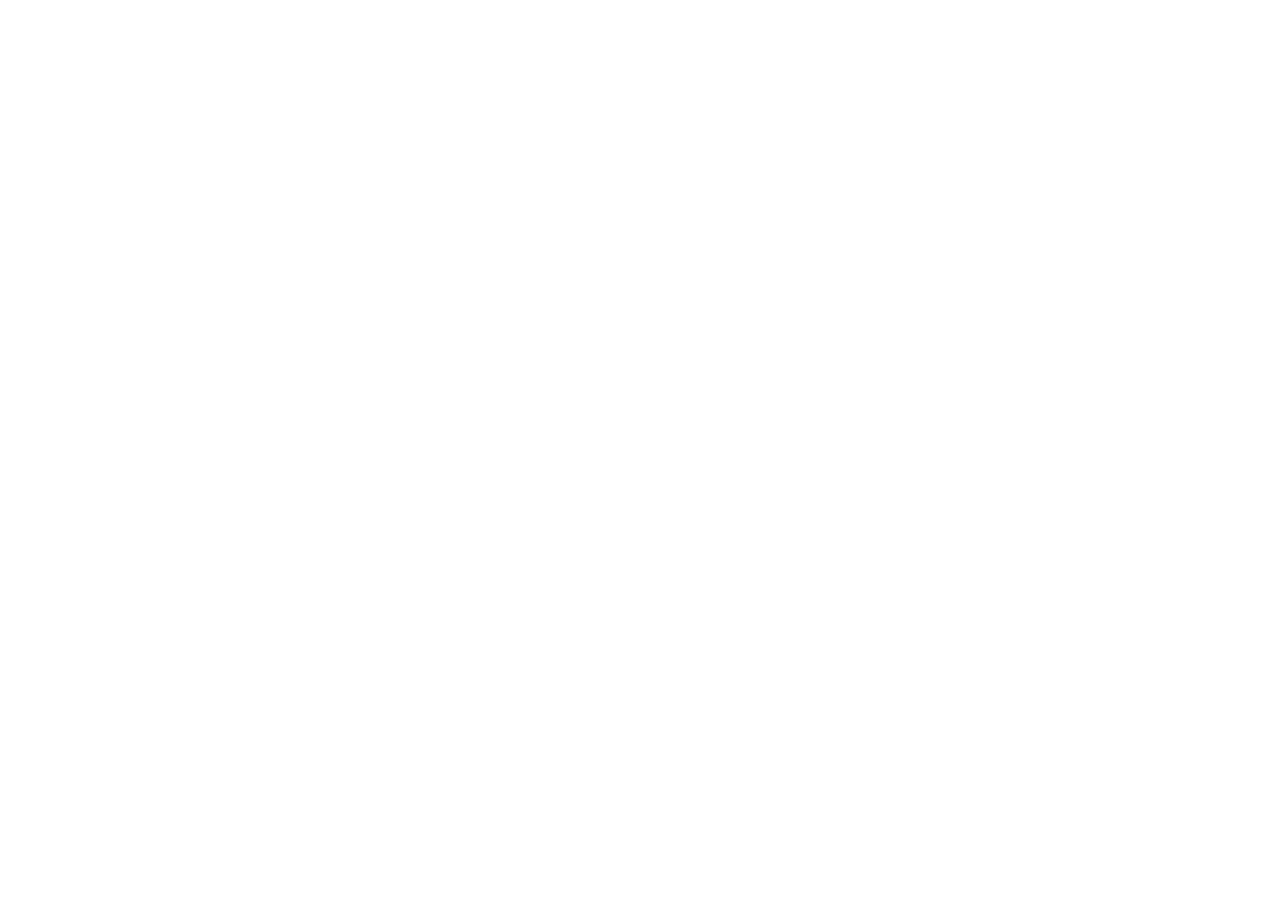
==== index.html @ 3862598d "added files" ====
<!DOCTYPE html>
<html lang="en">
<head>
    <meta charset="UTF-8">
    <meta http-equiv="X-UA-Compatible" content="IE=edge">
    <meta name="viewport" content="width=device-width, initial-scale=1.0">
    <title>Document</title>
</head>
<body>
    
</body>
</html>
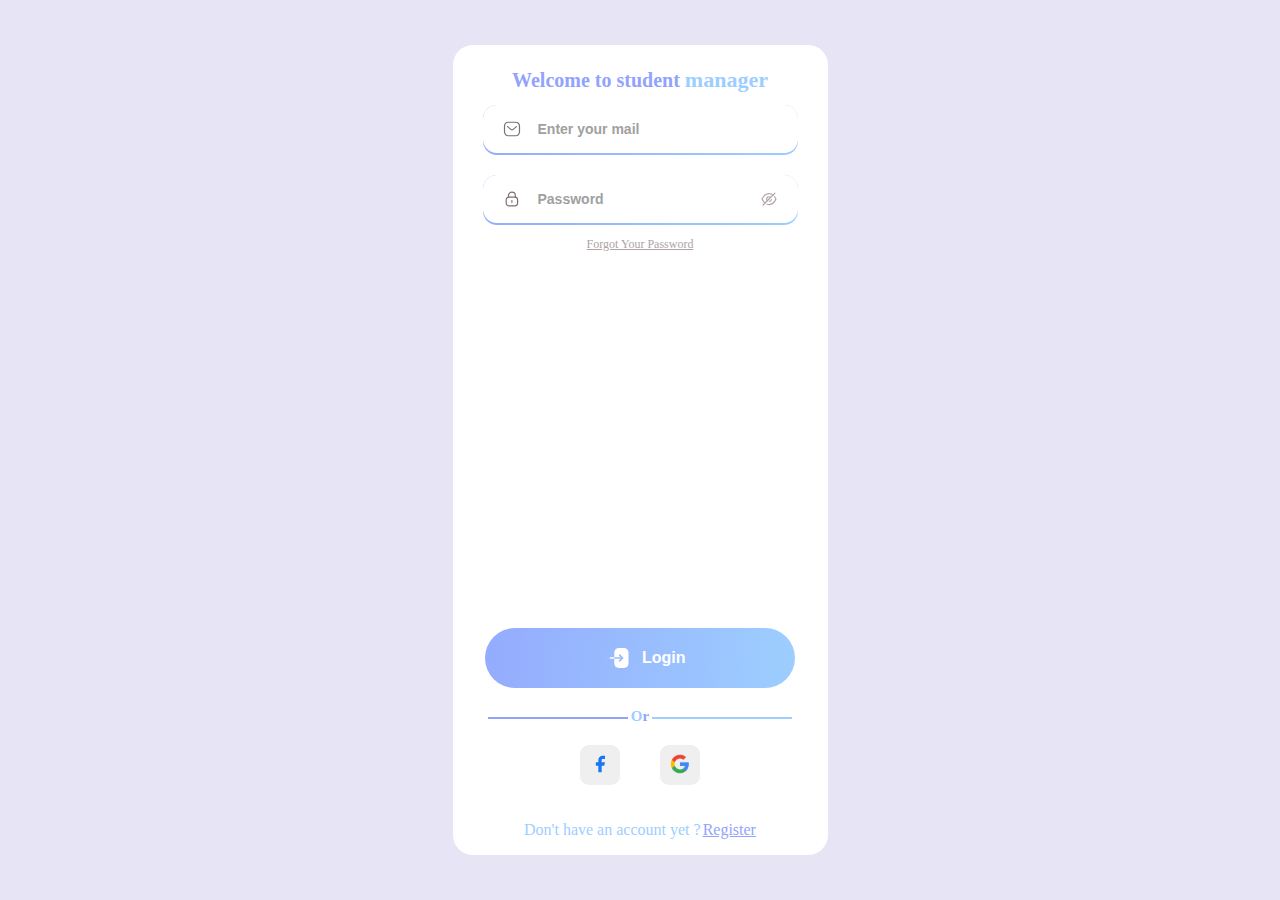
==== commit cdd3d24f: "make login page" ====
--- a/index.html
+++ b/index.html
@@ -1,12 +1,57 @@
 <!DOCTYPE html>
 <html lang="en">
+
 <head>
     <meta charset="UTF-8">
     <meta http-equiv="X-UA-Compatible" content="IE=edge">
     <meta name="viewport" content="width=device-width, initial-scale=1.0">
-    <title>Document</title>
+    <link rel="stylesheet" href="/login.css">
+    <title>Login Page</title>
 </head>
+<!-- 
+    ====================================
+    ====================================
+            LOGIN PAGE ONLY
+    ====================================
+    ====================================
+
+ -->
+
 <body>
-    
+
+    <main class="login-form">
+        <section class="part-one">
+            <div class="login-header">
+                <h1>Welcome to student <span> manager</span></h2>
+
+            </div>
+            <div class="login-inputs">
+                <span class="border-input"> <input type="email" id="input-mail" placeholder="Enter your mail">
+                </span>
+                <span class="border-input"> <input type="password" id="input-password" placeholder="Password">
+                </span>
+            </div>
+            <a href="#" class="forgot-p">Forgot Your Password</a>
+        </section>
+
+
+        <section class="part-two">
+            <button class="login-btn">
+                <img src="/images/icon/Login.svg" alt=""> <span class="l-span">Login</span>
+            </button>
+            <p class="or"><span>O</span>r</p>
+            <div class="media">
+                <button class="goodle"><img src="/images/icon/facebook.svg" alt=""></button>
+                <button class="facebook"><img src="/images/icon/gogle.svg" alt=""></button>
+            </div>
+            <a class="register" href="#">Don't have an account yet ? <span> Register</span> </a>
+        </section>
+
+    </main>
+
+
+    <script src="/login.js"></script>
+    <!-- https://www.figma.com/file/SINK36N28noclipKdQMMok/login-page-(Community)?node-id=1-148&t=6Y17fcaX2GcHJFlf-0 -->
 </body>
+
 </html>--- a/login.css
+++ b/login.css
@@ -0,0 +1,267 @@
+ * {
+     margin: 0;
+     padding: 0;
+ }
+
+ body {
+     font-family: 'Poppins';
+     display: flex;
+     flex-direction: column;
+     align-items: center;
+     justify-content: center;
+     background-color: hsl(248, 47%, 64%, 0.2);
+     height: 100vh;
+
+ }
+
+ .login-form {
+     margin: auto;
+     width: 375px;
+     height: 90vh;
+     background-color: #FFFFFF;
+     display: flex;
+     flex-direction: column;
+     align-items: center;
+     border-radius: 20px;
+
+ }
+
+ /* section one */
+
+ .login-header {
+     text-align: center;
+     margin-top: 20px;
+     font-style: normal;
+    color: #92A3FD;
+
+ }
+ 
+ .login-header h1 {
+     font-weight: 700;
+     font-size: 20px;
+     line-height: 30px;
+
+ }
+.login-header h1>span{   
+      color: #9DCEFF;
+      font-size: 22px;
+      font-weight: bolder;
+
+ }
+
+ .login-inputs {
+     display: flex;
+     flex-direction: column;
+ }
+
+ .border-input {
+     background: linear-gradient(274.42deg, #9DCEFF 0%, #92A3FD 124.45%);
+     padding: 0;
+     border-radius: 14px;
+     height: 50px;
+     margin: 10px 0;
+
+ }
+
+ .login-inputs input {
+     height: 48px;
+     width: 315px;
+     border-radius: 14px;
+     border: none;
+     outline: none;
+     font-weight: bold;
+     color: hsl(248, 47%, 64%);
+     padding: 12px 20px;
+     box-sizing: border-box;
+     transition: 1s;
+
+
+ }
+
+ input::placeholder {
+     padding-left: 35px;
+     font-size: 16px;
+     color: #999999;
+
+ }
+
+ input[type="email"]::placeholder {
+     background-image: url("../images/icon/Message.svg");
+     background-repeat: no-repeat;
+     background-position: left center;
+
+
+ }
+
+ input[type="password"]::placeholder {
+     background-image: url("../images/icon/Lock.svg"), url("../images/icon/Hide-Password.svg");
+     background-repeat: no-repeat, no-repeat;
+     background-position: left center, right center;
+
+ }
+
+ .login-inputs input:hover {
+     background-color: transparent;
+ }
+
+ input::placeholder {
+     color: #a0a0a0;
+     font-size: 14px;
+ }
+
+ input:focus {
+     border: none;
+     outline: none;
+     box-shadow: 0 0 8px 0 #92A3FD;
+ }
+
+
+
+
+ .forgot-p {
+     font-weight: 500;
+     font-size: 12px;
+     line-height: 18px;
+     text-decoration-line: underline;
+     color: #ADA4A5;
+     transition: 1s;
+     display: flex;
+     justify-content: center;
+ }
+
+ .forgot-p:hover {
+     color: #92A3FD;
+     font-size: 13px;
+ }
+
+ /* section two */
+ .part-two {
+     margin-top: auto;
+ }
+
+ .login-btn {
+     width: 310px;
+     height: 60px;
+     background: linear-gradient(274.42deg, #9DCEFF 0%, #92A3FD 124.45%);
+     border-radius: 99px;
+     border: none;
+     font-weight: 700;
+     font-size: 16px;
+     line-height: 24px;
+     color: #FFFFFF;
+     display: flex;
+     flex-direction: row;
+     justify-content: center;
+     align-items: center;
+     position: relative;
+
+ }
+
+ .login-btn img {
+     left: 40%;
+     position: absolute;
+
+ }
+
+ .l-span {
+     position: absolute;
+     left: 50%;
+     transition: 1s;
+     padding: 2px;
+     border-radius: 10px;
+
+ }
+
+ .login-btn:hover .l-span {
+     background-color: white;
+     color: #92A3FD;
+     box-shadow: 0 0 8px 0 #92A3FD;
+ }
+
+ .or {
+     font-size: 15px;
+     font-weight: bold;
+     color: #92A3FD;
+     text-align: center;
+     margin-top: 20px;
+     position: relative;
+ }
+
+ .or>span {
+     color: #9DCEFF;
+
+ }
+
+ .or::after {
+     content: '';
+     position: absolute;
+     width: 138px;
+     height: 0px;
+     border: 1px solid #9DCEFF;
+     top: 9px;
+     right: 3px;
+ }
+
+ .or::before {
+     content: '';
+     position: absolute;
+     width: 138px;
+     height: 0px;
+     border: 1px solid #92A3FD;
+     left: 3px;
+     top: 9px;
+ }
+
+ .media {
+     width: 98%;
+     margin: auto;
+     display: flex;
+     flex-direction: row;
+     justify-content: center;
+ }
+
+ .media button {
+     outline: none;
+     border: none;
+     border-radius: 9px;
+     width: 40px;
+     height: 40px;
+     margin: 20px 20px;
+     transition: 1s;
+ }
+
+ .media button:hover {
+     background-color: white;
+     box-shadow: 0 0 8px 0 #92A3FD;
+ }
+
+ .register {
+     display: flex;
+     flex-direction: row;
+     justify-content: center;
+     align-items: center;
+     height: 50px;
+     text-decoration: none;
+     color: #9DCEFF;
+ }
+
+ .register>span {     color: #92A3FD;
+
+     text-decoration: underline;
+     margin-left: 2px;
+ }
+
+
+
+ /* responsive */
+ @media (max-width: 600px) {
+     body {
+         height: 90vh;
+
+     }
+
+     .login-form {
+         overflow-y: scroll;
+         height: 80vh;
+     }
+ }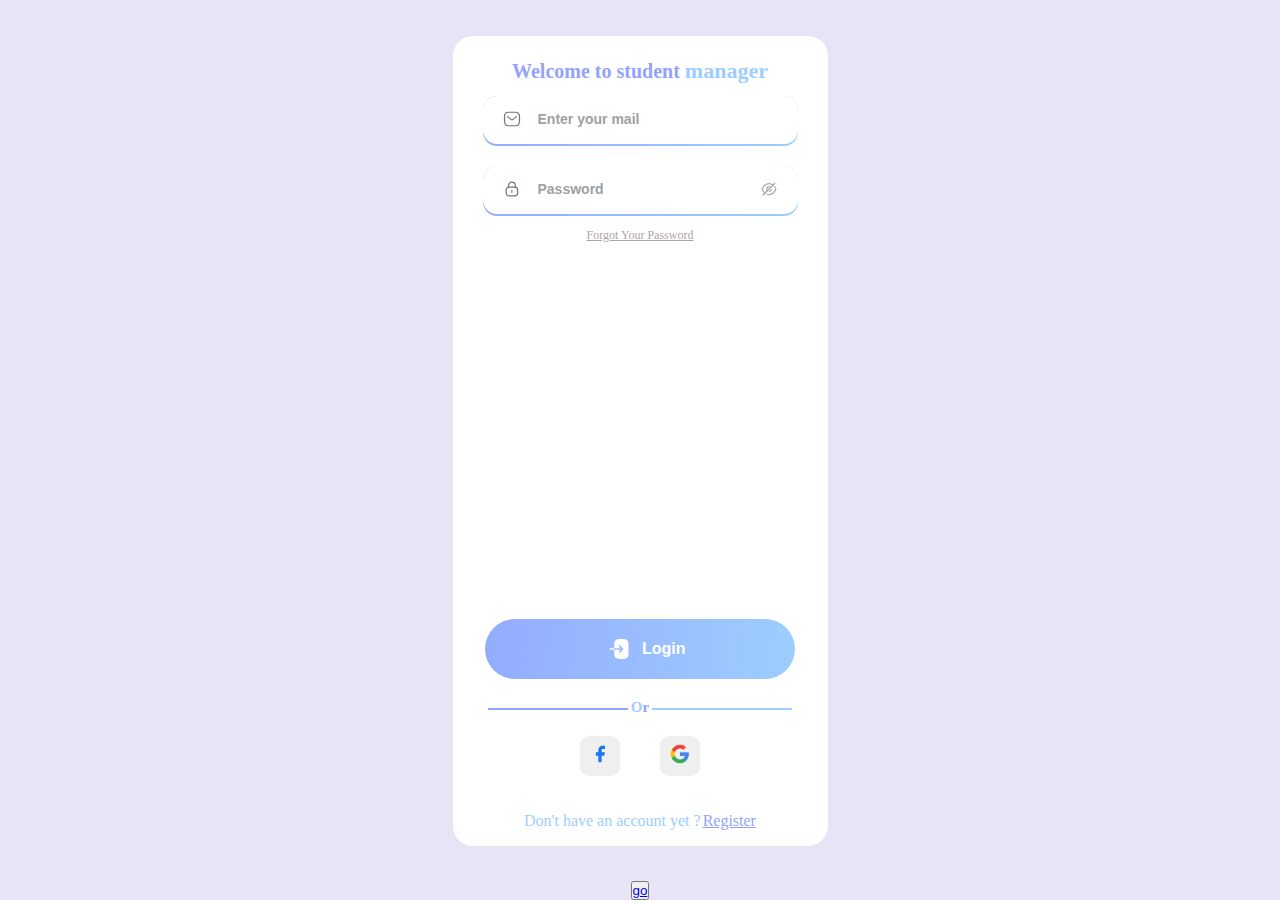
==== commit 485dadc1: "button" ====
--- a/index.html
+++ b/index.html
@@ -5,7 +5,7 @@
     <meta charset="UTF-8">
     <meta http-equiv="X-UA-Compatible" content="IE=edge">
     <meta name="viewport" content="width=device-width, initial-scale=1.0">
-    <link rel="stylesheet" href="/login.css">
+    <link rel="stylesheet" href="login.css">
     <title>Login Page</title>
 </head>
 <!-- 
@@ -36,21 +36,21 @@
 
 
         <section class="part-two">
-            <button class="login-btn">
-                <img src="/images/icon/Login.svg" alt=""> <span class="l-span">Login</span>
+            <button class="login-btn" id="login-btn">
+                <img src="images/icon/Login.svg" alt=""> <span class="l-span">Login</span>
             </button>
             <p class="or"><span>O</span>r</p>
             <div class="media">
-                <button class="goodle"><img src="/images/icon/facebook.svg" alt=""></button>
-                <button class="facebook"><img src="/images/icon/gogle.svg" alt=""></button>
+                <button class="goodle"><img src="images/icon/facebook.svg" alt=""></button>
+                <button class="facebook"><img src="images/icon/gogle.svg" alt=""></button>
             </div>
             <a class="register" href="#">Don't have an account yet ? <span> Register</span> </a>
         </section>
 
     </main>
-
-
-    <script src="/login.js"></script>
+    <button><a href="/pages/home/home.html">go</a></button>
+    <script src="/script/utility.js"></script>
+    <script src="/script/login.js"></script>
     <!-- https://www.figma.com/file/SINK36N28noclipKdQMMok/login-page-(Community)?node-id=1-148&t=6Y17fcaX2GcHJFlf-0 -->
 </body>
 
--- a/login.css
+++ b/login.css
@@ -32,20 +32,21 @@
      text-align: center;
      margin-top: 20px;
      font-style: normal;
-    color: #92A3FD;
-
- }
- 
+     color: #92A3FD;
+
+ }
+
  .login-header h1 {
      font-weight: 700;
      font-size: 20px;
      line-height: 30px;
 
  }
-.login-header h1>span{   
-      color: #9DCEFF;
-      font-size: 22px;
-      font-weight: bolder;
+
+ .login-header h1>span {
+     color: #9DCEFF;
+     font-size: 22px;
+     font-weight: bolder;
 
  }
 
@@ -245,7 +246,8 @@
      color: #9DCEFF;
  }
 
- .register>span {     color: #92A3FD;
+ .register>span {
+     color: #92A3FD;
 
      text-decoration: underline;
      margin-left: 2px;
@@ -256,12 +258,81 @@
  /* responsive */
  @media (max-width: 600px) {
      body {
+         height: 100vh;
+
+     }
+
+     .part-one,
+     .part-two {
+         width: 100%;
+         display: flex;
+         flex-direction: column;
+         align-items: center;
+         justify-self: center;
+     }
+
+     .login-form {
+         width: 300px;
+         overflow: hidden;
          height: 90vh;
 
      }
 
-     .login-form {
-         overflow-y: scroll;
-         height: 80vh;
-     }
+     .login-header {
+         width: 90%;
+     }
+
+     .login-header h1 {
+         font-size: 15px;
+     }
+
+     .login-inputs {
+         width: 90%;
+     }
+
+     .border-input {
+         margin-right: 10px;
+         margin-left: 10px;
+     }
+
+     .border-input input {
+         width: 100%;
+     }
+
+
+     .login-btn {
+         width: 90%;
+         height: 40px;
+     }
+
+     .login-btn img {
+         width: 18px;
+     }
+
+     .l-span {
+         font-size: 16px;
+     }
+
+
+     .or,
+     .media {
+         width: 100%;
+     }
+
+     .media button {
+         width: 40px;
+         height: 40px;
+     }
+
+     .or::after,
+     .or::before {
+         width: 130px;
+     }
+
+     .register {
+         font-size: 14px;
+         width: 90%;
+     }
+
+
  }